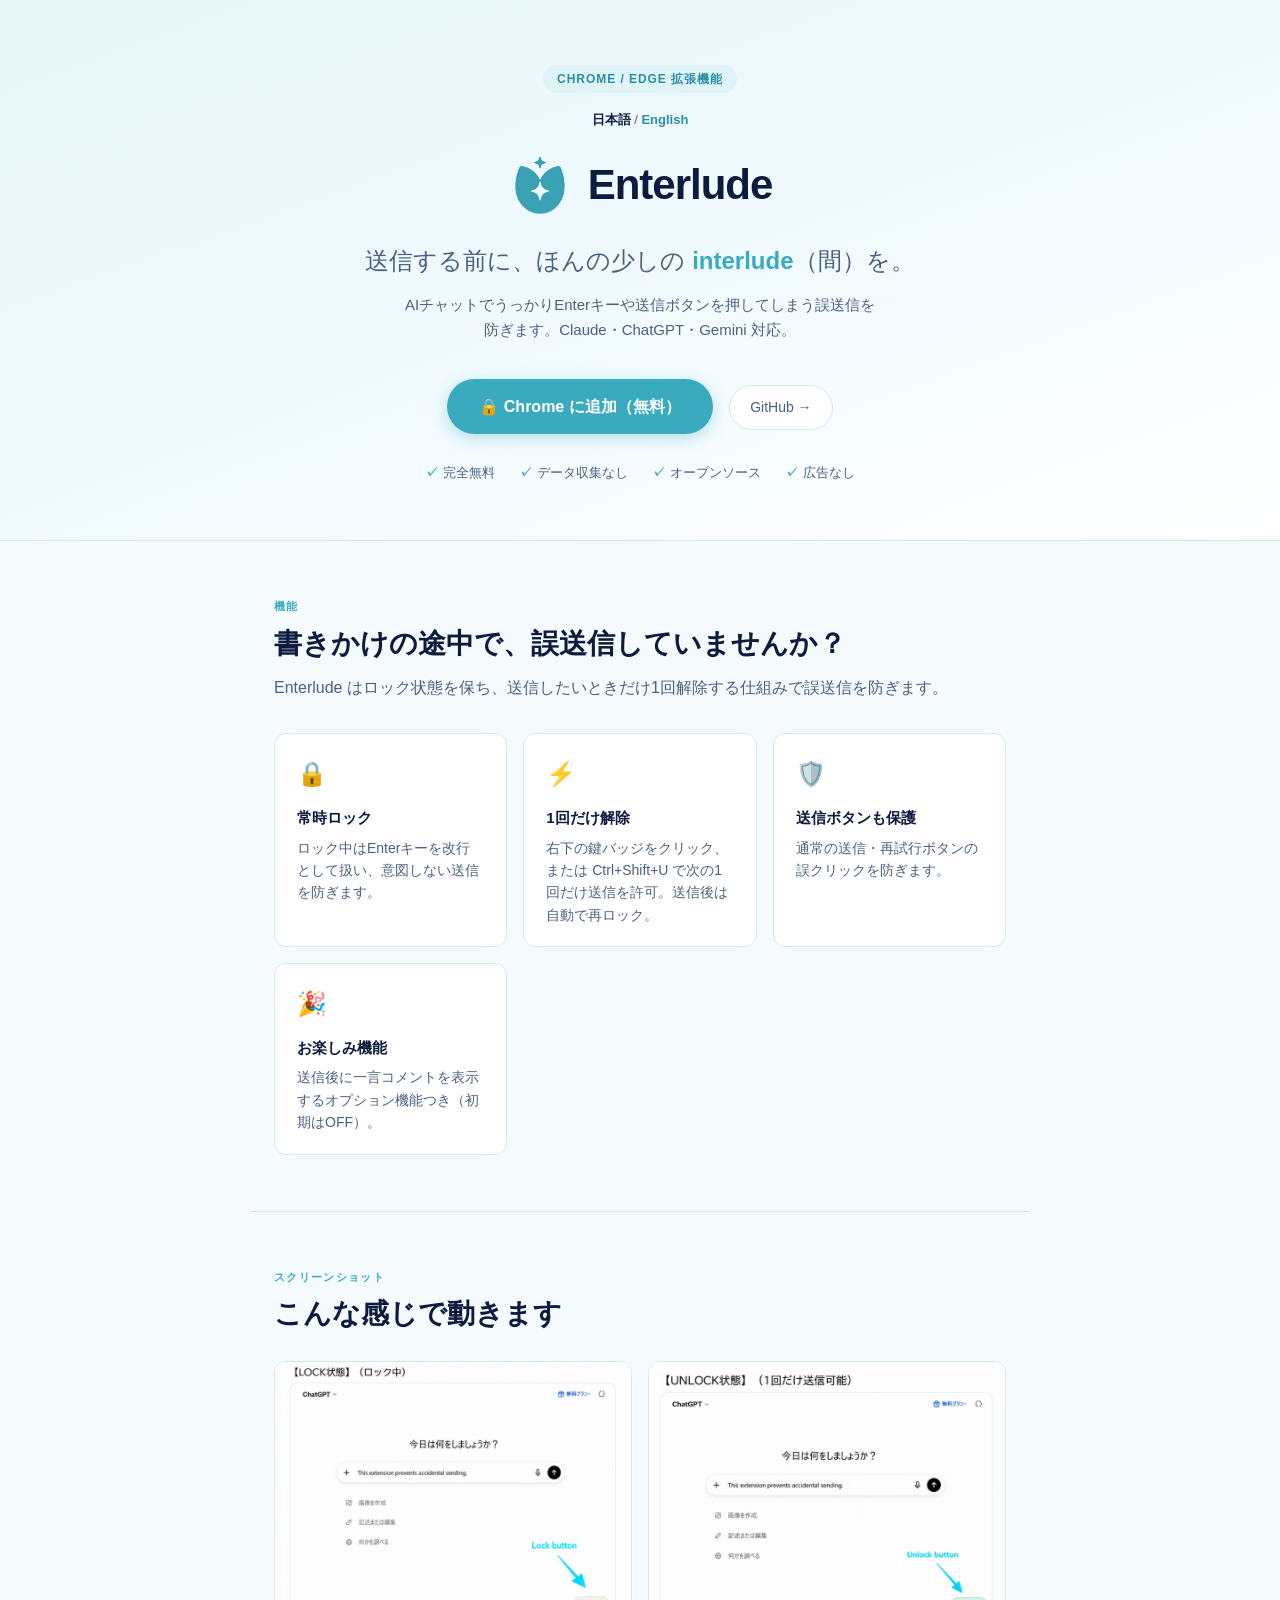
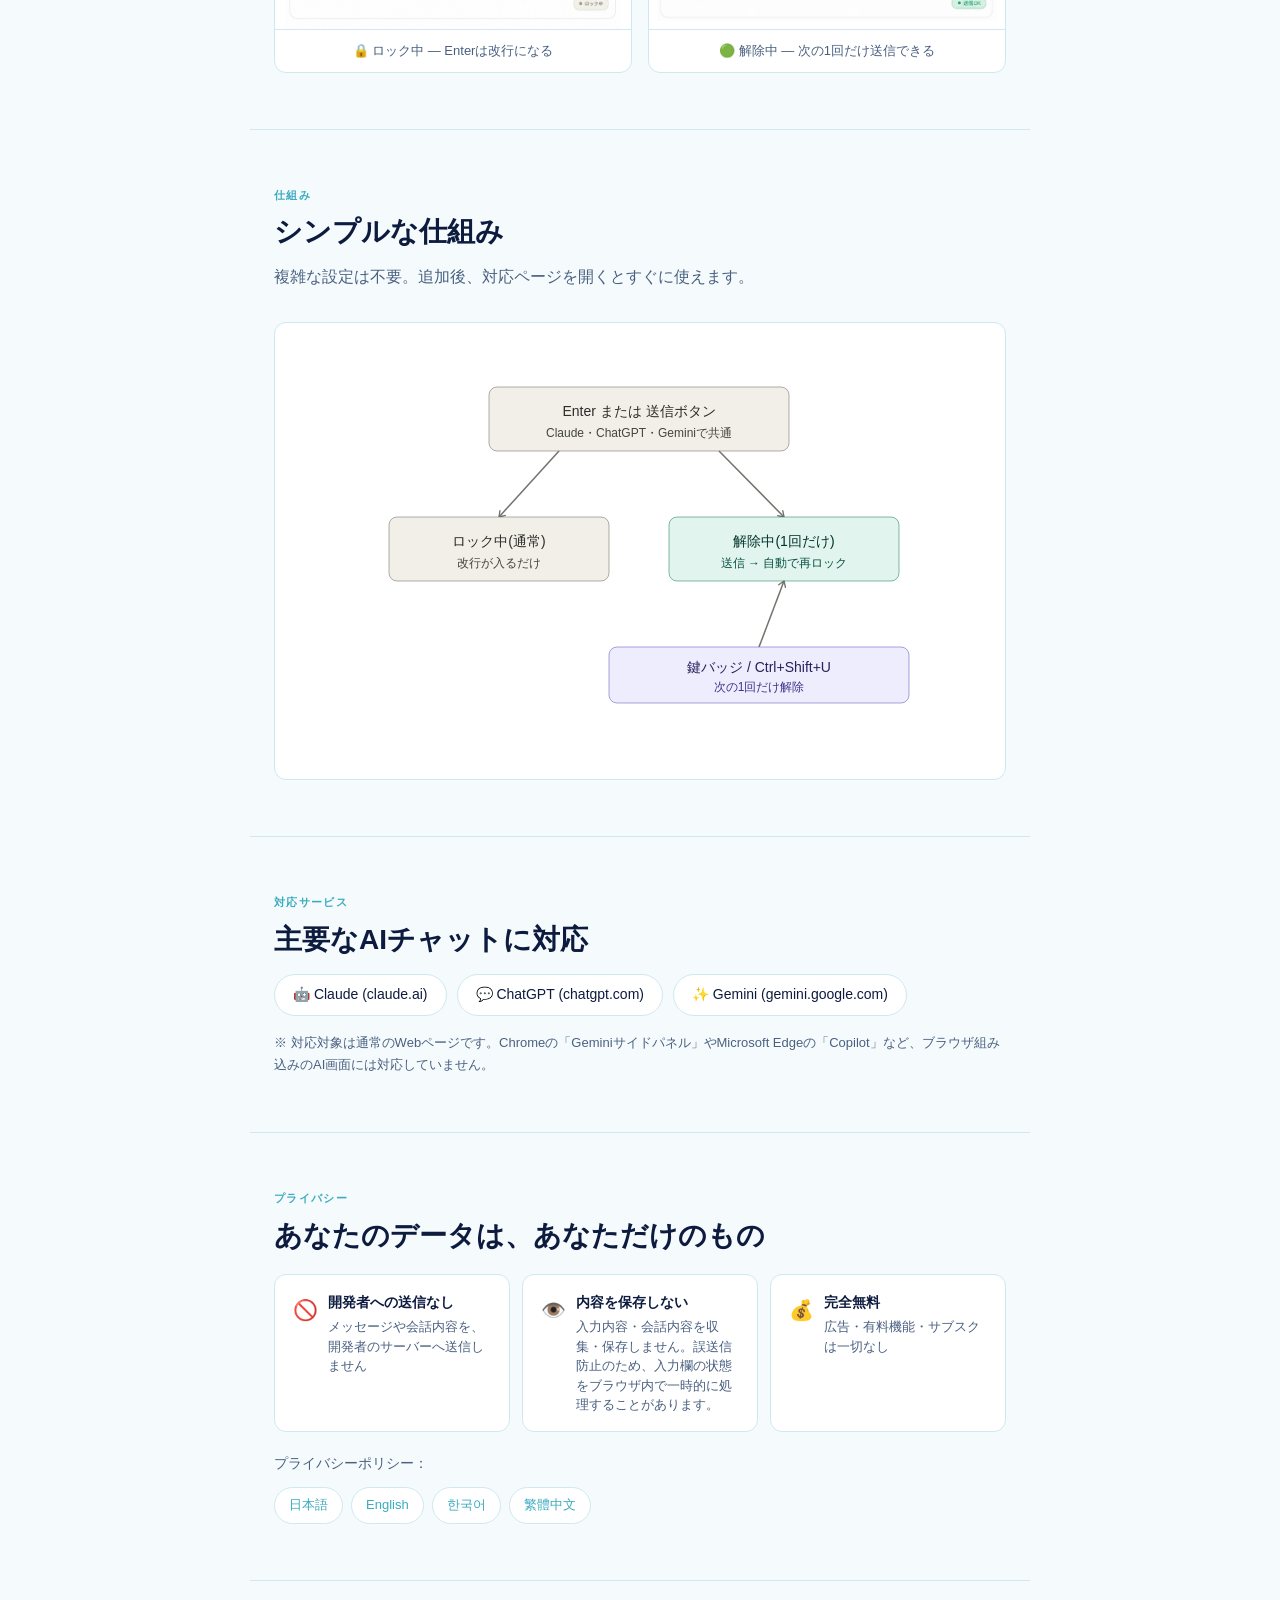
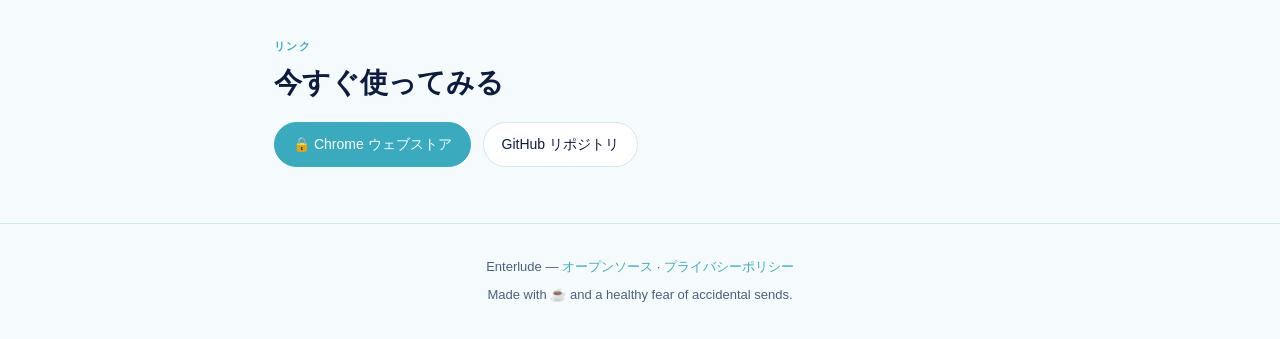
==== docs/index.html @ 9939bde4 "docs: add bilingual GitHub Pages homepage" ====
<!DOCTYPE html>
<html lang="ja">
<head>
<meta charset="UTF-8">
<meta name="viewport" content="width=device-width, initial-scale=1.0">
<title>Enterlude - AI誤送信防止</title>
<style>
  :root {
    --teal: #3AABBF;
    --teal-dark: #2a8fa3;
    --teal-light: #e0f4f8;
    --navy: #0D1B3E;
    --text: #1a2740;
    --text-muted: #4a6080;
    --bg: #f5fbfd;
    --white: #ffffff;
    --border: #d0e8ef;
    --radius: 12px;
  }
  * { box-sizing: border-box; margin: 0; padding: 0; }
  body {
    font-family: -apple-system, BlinkMacSystemFont, "Hiragino Sans", "Yu Gothic UI", sans-serif;
    background: var(--bg);
    color: var(--text);
    line-height: 1.7;
  }
  .hero {
    background: linear-gradient(160deg, #e8f6fa 0%, #f0fafe 50%, #ffffff 100%);
    padding: 64px 24px 56px;
    text-align: center;
    border-bottom: 1px solid var(--border);
  }
  .logo-wrap { display: flex; align-items: center; justify-content: center; gap: 16px; margin-bottom: 20px; }
  .logo-wrap img { width: 64px; height: 64px; }
  .logo-name { font-size: 42px; font-weight: 700; letter-spacing: -1px; color: var(--navy); }
  .hero-tag { display: inline-block; background: var(--teal-light); color: var(--teal-dark); font-size: 12px; font-weight: 600; letter-spacing: .08em; padding: 4px 14px; border-radius: 20px; margin-bottom: 16px; text-transform: uppercase; }
  .lang-switch { margin: 0 auto 18px; font-size: 13px; color: var(--text-muted); }
  .lang-switch a { color: var(--teal-dark); text-decoration: none; font-weight: 600; }
  .lang-switch a[aria-current="page"] { color: var(--navy); }
  .hero-catch { font-size: clamp(18px, 4vw, 24px); color: var(--text-muted); margin-bottom: 10px; }
  .hero-catch em { color: var(--teal); font-style: normal; font-weight: 600; }
  .hero-sub { font-size: 15px; color: var(--text-muted); max-width: 480px; margin: 0 auto 36px; }
  .btn-primary { display: inline-flex; align-items: center; gap: 8px; background: var(--teal); color: #fff; font-size: 16px; font-weight: 600; padding: 14px 32px; border-radius: 50px; text-decoration: none; box-shadow: 0 4px 16px rgba(58,171,191,0.35); }
  .btn-secondary { display: inline-flex; align-items: center; gap: 6px; color: var(--text-muted); font-size: 14px; text-decoration: none; padding: 10px 20px; border: 1px solid var(--border); border-radius: 50px; background: white; margin-left: 12px; }
  .hero-badges { margin-top: 28px; display: flex; justify-content: center; gap: 24px; flex-wrap: wrap; }
  .badge { font-size: 13px; color: var(--text-muted); display: flex; align-items: center; gap: 5px; }
  .badge::before { content: "✓"; color: var(--teal); font-weight: 700; }
  section { max-width: 780px; margin: 0 auto; padding: 56px 24px; }
  section + section { border-top: 1px solid var(--border); }
  .section-label { font-size: 11px; font-weight: 700; letter-spacing: .12em; color: var(--teal); text-transform: uppercase; margin-bottom: 10px; }
  h2 { font-size: clamp(22px, 4vw, 28px); font-weight: 700; color: var(--navy); margin-bottom: 12px; line-height: 1.3; }
  .lead { font-size: 16px; color: var(--text-muted); margin-bottom: 32px; }
  .feature-grid { display: grid; grid-template-columns: repeat(auto-fit, minmax(200px, 1fr)); gap: 16px; }
  .feature-card { background: white; border: 1px solid var(--border); border-radius: var(--radius); padding: 20px 22px; }
  .feature-icon { font-size: 24px; margin-bottom: 10px; }
  .feature-card h3 { font-size: 15px; font-weight: 600; color: var(--navy); margin-bottom: 6px; }
  .feature-card p { font-size: 14px; color: var(--text-muted); line-height: 1.6; }
  .ss-grid { display: grid; grid-template-columns: 1fr 1fr; gap: 16px; margin-top: 28px; }
  .ss-card { background: white; border: 1px solid var(--border); border-radius: var(--radius); overflow: hidden; }
  .ss-card img { width: 100%; display: block; }
  .ss-caption { padding: 10px 14px; font-size: 13px; color: var(--text-muted); text-align: center; border-top: 1px solid var(--border); }
  .how-wrap { background: white; border: 1px solid var(--border); border-radius: var(--radius); padding: 24px; overflow-x: auto; }
  .how-wrap svg { max-width: 100%; height: auto; }
  .service-chips { display: flex; gap: 10px; flex-wrap: wrap; margin-top: 16px; }
  .chip { background: white; border: 1px solid var(--border); border-radius: 50px; padding: 8px 18px; font-size: 14px; font-weight: 500; color: var(--navy); display: flex; align-items: center; gap: 6px; }
  .privacy-grid { display: grid; grid-template-columns: repeat(auto-fit, minmax(180px, 1fr)); gap: 12px; margin-top: 20px; }
  .privacy-item { background: white; border: 1px solid var(--border); border-radius: var(--radius); padding: 16px 18px; display: flex; align-items: flex-start; gap: 10px; }
  .privacy-icon { font-size: 20px; flex-shrink: 0; margin-top: 2px; }
  .privacy-item p { font-size: 13px; color: var(--text-muted); line-height: 1.5; }
  .privacy-item strong { display: block; font-size: 14px; color: var(--navy); margin-bottom: 2px; }
  .pp-grid { display: flex; gap: 8px; flex-wrap: wrap; margin-top: 12px; }
  .pp-link { font-size: 13px; color: var(--teal); text-decoration: none; padding: 6px 14px; border: 1px solid var(--border); border-radius: 20px; background: white; }
  .link-row { display: flex; gap: 12px; flex-wrap: wrap; margin-top: 20px; }
  .link-btn { display: inline-flex; align-items: center; gap: 6px; padding: 10px 18px; border-radius: 50px; font-size: 14px; text-decoration: none; font-weight: 500; border: 1px solid var(--border); background: white; color: var(--navy); }
  .link-btn.accent { background: var(--teal); color: white; border-color: var(--teal); }
  footer { text-align: center; padding: 32px 24px; font-size: 13px; color: var(--text-muted); border-top: 1px solid var(--border); }
  footer a { color: var(--teal); text-decoration: none; }
  @media (max-width: 560px) { .ss-grid { grid-template-columns: 1fr; } .btn-secondary { margin-left: 0; margin-top: 10px; } .logo-name { font-size: 32px; } }
</style>
</head>
<body>

<header class="hero">
  <div class="hero-tag">Chrome / Edge 拡張機能</div>
  <nav class="lang-switch" aria-label="言語を選択"><a href="./" aria-current="page">日本語</a> / <a href="./en/" lang="en">English</a></nav>
  <div class="logo-wrap">
    <img src="[data-uri]" alt="Enterlude ロゴ">
    <span class="logo-name">Enterlude</span>
  </div>
  <p class="hero-catch">送信する前に、ほんの少しの <em>interlude</em>（間）を。</p>
  <p class="hero-sub">AIチャットでうっかりEnterキーや送信ボタンを押してしまう誤送信を防ぎます。Claude・ChatGPT・Gemini 対応。</p>
  <div>
    <a class="btn-primary" href="https://chromewebstore.google.com/detail/enterlude-ai%E8%AA%A4%E9%80%81%E4%BF%A1%E9%98%B2%E6%AD%A2/efefkammkfpoccefhmeeifidffackpkm" target="_blank">🔒 Chrome に追加（無料）</a>
    <a class="btn-secondary" href="https://github.com/Maximiliana65/enterlude" target="_blank">GitHub →</a>
  </div>
  <div class="hero-badges">
    <span class="badge">完全無料</span>
    <span class="badge">データ収集なし</span>
    <span class="badge">オープンソース</span>
    <span class="badge">広告なし</span>
  </div>
</header>

<section>
  <div class="section-label">機能</div>
  <h2>書きかけの途中で、誤送信していませんか？</h2>
  <p class="lead">Enterlude はロック状態を保ち、送信したいときだけ1回解除する仕組みで誤送信を防ぎます。</p>
  <div class="feature-grid">
    <div class="feature-card"><div class="feature-icon">🔒</div><h3>常時ロック</h3><p>ロック中はEnterキーを改行として扱い、意図しない送信を防ぎます。</p></div>
    <div class="feature-card"><div class="feature-icon">⚡</div><h3>1回だけ解除</h3><p>右下の鍵バッジをクリック、または Ctrl+Shift+U で次の1回だけ送信を許可。送信後は自動で再ロック。</p></div>
    <div class="feature-card"><div class="feature-icon">🛡️</div><h3>送信ボタンも保護</h3><p>通常の送信・再試行ボタンの誤クリックを防ぎます。</p></div>
    <div class="feature-card"><div class="feature-icon">🎉</div><h3>お楽しみ機能</h3><p>送信後に一言コメントを表示するオプション機能つき（初期はOFF）。</p></div>
  </div>
</section>

<section>
  <div class="section-label">スクリーンショット</div>
  <h2>こんな感じで動きます</h2>
  <div class="ss-grid">
    <div class="ss-card"><img src="[data-uri]" alt="ロック中の状態"><div class="ss-caption">🔒 ロック中 — Enterは改行になる</div></div>
    <div class="ss-card"><img src="[data-uri]" alt="解除中の状態"><div class="ss-caption">🟢 解除中 — 次の1回だけ送信できる</div></div>
  </div>
</section>

<section>
  <div class="section-label">仕組み</div>
  <h2>シンプルな仕組み</h2>
<p class="lead">複雑な設定は不要。追加後、対応ページを開くとすぐに使えます。</p>
  <div class="how-wrap"><svg width="680" height="400" viewBox="0 0 680 400" xmlns="http://www.w3.org/2000/svg" role="img">
<title>Enterludeの使い方の流れ</title>
<desc>Enterキーや送信ボタンを押した時、ロック中なら改行になり、解除中なら送信されて自動的に再ロックされる流れを示す図。右下の鍵バッジまたはショートカットで解除できる。</desc>
<defs>
<marker id="arrow" viewBox="0 0 10 10" refX="8" refY="5" markerWidth="6" markerHeight="6" orient="auto-start-reverse"><path d="M2 1L8 5L2 9" fill="none" stroke="#73726c" stroke-width="1.5" stroke-linecap="round" stroke-linejoin="round"/></marker>
</defs>

<rect x="190" y="40" width="300" height="64" rx="8" fill="#F1EFE8" stroke="#5F5E5A" stroke-width="0.5"/>
<text x="340" y="64" text-anchor="middle" dominant-baseline="central" font-family="sans-serif" font-size="14" font-weight="500" fill="#2C2C2A">Enter または 送信ボタン</text>
<text x="340" y="86" text-anchor="middle" dominant-baseline="central" font-family="sans-serif" font-size="12" fill="#444441">Claude・ChatGPT・Geminiで共通</text>

<line x1="260" y1="104" x2="200" y2="170" stroke="#73726c" stroke-width="1.5" marker-end="url(#arrow)"/>
<line x1="420" y1="104" x2="485" y2="170" stroke="#73726c" stroke-width="1.5" marker-end="url(#arrow)"/>

<rect x="90" y="170" width="220" height="64" rx="8" fill="#F1EFE8" stroke="#5F5E5A" stroke-width="0.5"/>
<text x="200" y="194" text-anchor="middle" dominant-baseline="central" font-family="sans-serif" font-size="14" font-weight="500" fill="#2C2C2A">ロック中(通常)</text>
<text x="200" y="216" text-anchor="middle" dominant-baseline="central" font-family="sans-serif" font-size="12" fill="#444441">改行が入るだけ</text>

<rect x="370" y="170" width="230" height="64" rx="8" fill="#E1F5EE" stroke="#0F6E56" stroke-width="0.5"/>
<text x="485" y="194" text-anchor="middle" dominant-baseline="central" font-family="sans-serif" font-size="14" font-weight="500" fill="#04342C">解除中(1回だけ)</text>
<text x="485" y="216" text-anchor="middle" dominant-baseline="central" font-family="sans-serif" font-size="12" fill="#085041">送信 → 自動で再ロック</text>

<line x1="460" y1="300" x2="485" y2="234" stroke="#73726c" stroke-width="1.5" marker-end="url(#arrow)"/>

<rect x="310" y="300" width="300" height="56" rx="8" fill="#EEEDFE" stroke="#534AB7" stroke-width="0.5"/>
<text x="460" y="320" text-anchor="middle" dominant-baseline="central" font-family="sans-serif" font-size="14" font-weight="500" fill="#26215C">鍵バッジ / Ctrl+Shift+U</text>
<text x="460" y="340" text-anchor="middle" dominant-baseline="central" font-family="sans-serif" font-size="12" fill="#3C3489">次の1回だけ解除</text>
</svg></div>
</section>

<section>
  <div class="section-label">対応サービス</div>
  <h2>主要なAIチャットに対応</h2>
  <div class="service-chips">
    <div class="chip">🤖 Claude (claude.ai)</div>
    <div class="chip">💬 ChatGPT (chatgpt.com)</div>
    <div class="chip">✨ Gemini (gemini.google.com)</div>
  </div>
<p style="margin-top:16px; font-size:13px; color:var(--text-muted);">※ 対応対象は通常のWebページです。Chromeの「Geminiサイドパネル」やMicrosoft Edgeの「Copilot」など、ブラウザ組み込みのAI画面には対応していません。</p>
</section>

<section>
  <div class="section-label">プライバシー</div>
  <h2>あなたのデータは、あなただけのもの</h2>
  <div class="privacy-grid">
<div class="privacy-item"><div class="privacy-icon">🚫</div><div><strong>開発者への送信なし</strong><p>メッセージや会話内容を、開発者のサーバーへ送信しません</p></div></div>
<div class="privacy-item"><div class="privacy-icon">👁️</div><div><strong>内容を保存しない</strong><p>入力内容・会話内容を収集・保存しません。誤送信防止のため、入力欄の状態をブラウザ内で一時的に処理することがあります。</p></div></div>
    <div class="privacy-item"><div class="privacy-icon">💰</div><div><strong>完全無料</strong><p>広告・有料機能・サブスクは一切なし</p></div></div>
  </div>
  <p style="margin-top:20px; font-size:14px; color:var(--text-muted);">プライバシーポリシー：</p>
  <div class="pp-grid">
    <a class="pp-link" href="https://maximiliana65.github.io/enterlude/privacy.html">日本語</a>
    <a class="pp-link" href="https://maximiliana65.github.io/enterlude/privacy.en.html">English</a>
    <a class="pp-link" href="https://maximiliana65.github.io/enterlude/privacy.ko.html">한국어</a>
    <a class="pp-link" href="https://maximiliana65.github.io/enterlude/privacy.zh-TW.html">繁體中文</a>
  </div>
</section>

<section>
  <div class="section-label">リンク</div>
  <h2>今すぐ使ってみる</h2>
  <div class="link-row">
    <a class="link-btn accent" href="https://chromewebstore.google.com/detail/enterlude-ai%E8%AA%A4%E9%80%81%E4%BF%A1%E9%98%B2%E6%AD%A2/efefkammkfpoccefhmeeifidffackpkm" target="_blank">🔒 Chrome ウェブストア</a>
    <a class="link-btn" href="https://github.com/Maximiliana65/enterlude" target="_blank">GitHub リポジトリ</a>
  </div>
</section>

<footer>
  <p>Enterlude — <a href="https://github.com/Maximiliana65/enterlude" target="_blank">オープンソース</a> · <a href="https://maximiliana65.github.io/enterlude/privacy.html">プライバシーポリシー</a></p>
  <p style="margin-top:6px;">Made with ☕ and a healthy fear of accidental sends.</p>
</footer>

</body>
</html>
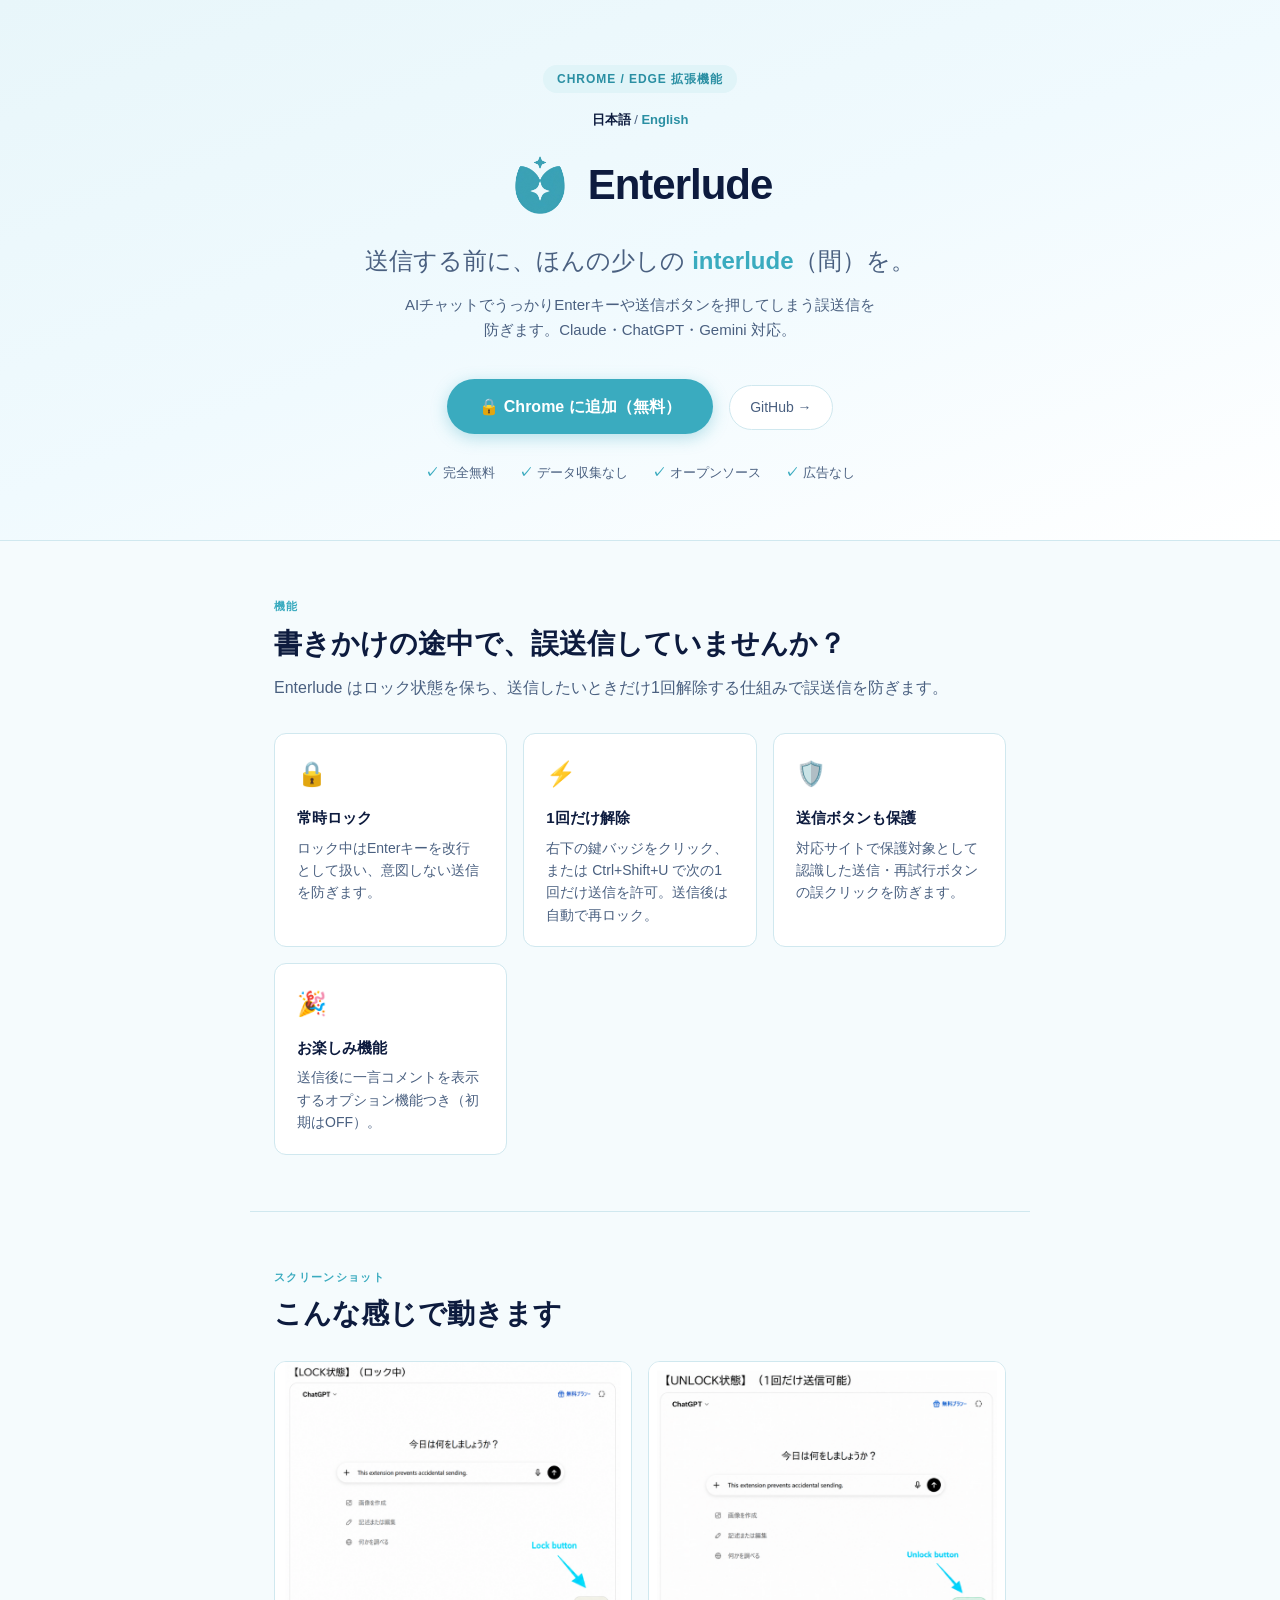
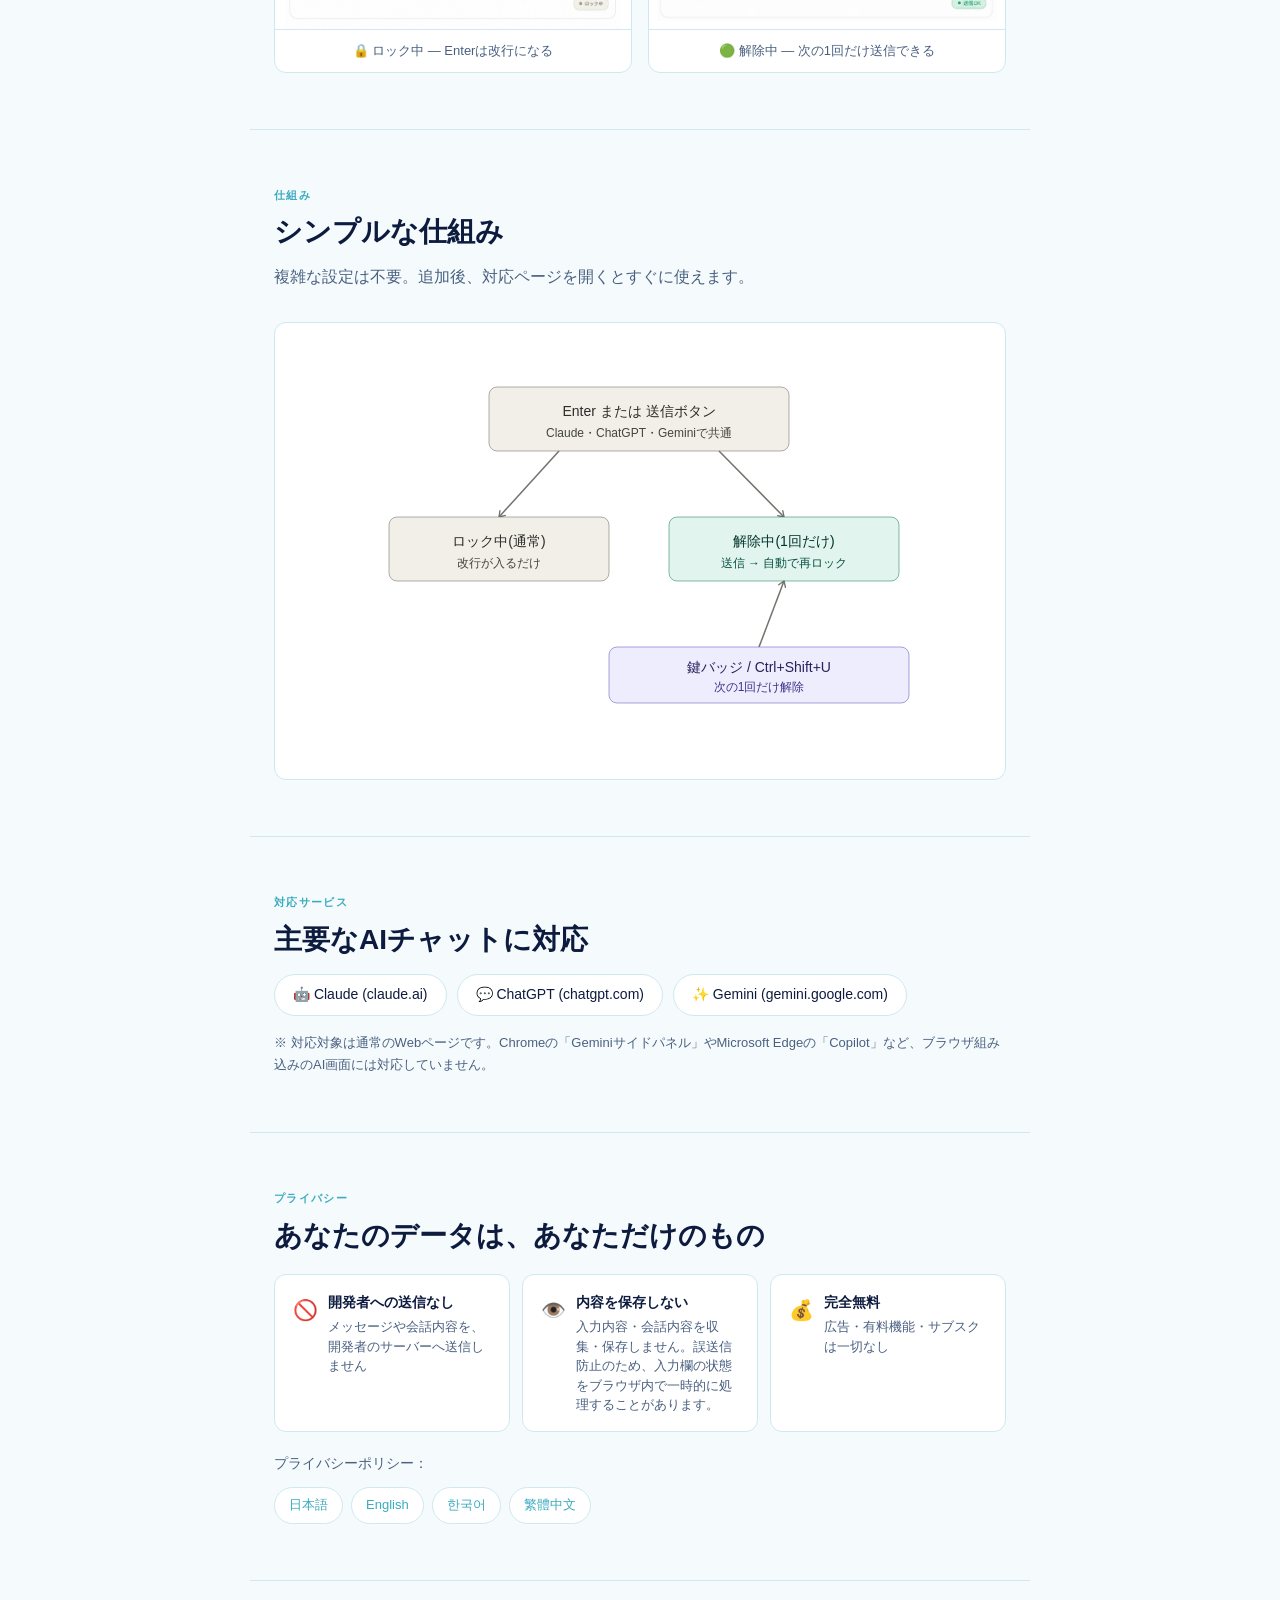
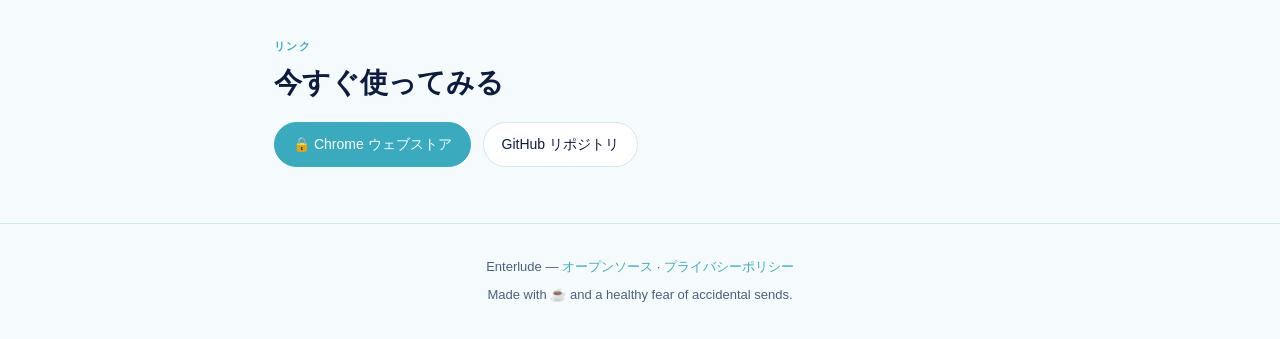
==== commit eaa6a26d: "docs: align current architecture guidance" ====
--- a/docs/index.html
+++ b/docs/index.html
@@ -3,6 +3,7 @@
 <head>
 <meta charset="UTF-8">
 <meta name="viewport" content="width=device-width, initial-scale=1.0">
+<link rel="icon" type="image/png" href="./images/favicon.png">
 <title>Enterlude - AI誤送信防止</title>
 <style>
   :root {
@@ -108,7 +109,7 @@
   <div class="feature-grid">
     <div class="feature-card"><div class="feature-icon">🔒</div><h3>常時ロック</h3><p>ロック中はEnterキーを改行として扱い、意図しない送信を防ぎます。</p></div>
     <div class="feature-card"><div class="feature-icon">⚡</div><h3>1回だけ解除</h3><p>右下の鍵バッジをクリック、または Ctrl+Shift+U で次の1回だけ送信を許可。送信後は自動で再ロック。</p></div>
-    <div class="feature-card"><div class="feature-icon">🛡️</div><h3>送信ボタンも保護</h3><p>通常の送信・再試行ボタンの誤クリックを防ぎます。</p></div>
+    <div class="feature-card"><div class="feature-icon">🛡️</div><h3>送信ボタンも保護</h3><p>対応サイトで保護対象として認識した送信・再試行ボタンの誤クリックを防ぎます。</p></div>
     <div class="feature-card"><div class="feature-icon">🎉</div><h3>お楽しみ機能</h3><p>送信後に一言コメントを表示するオプション機能つき（初期はOFF）。</p></div>
   </div>
 </section>
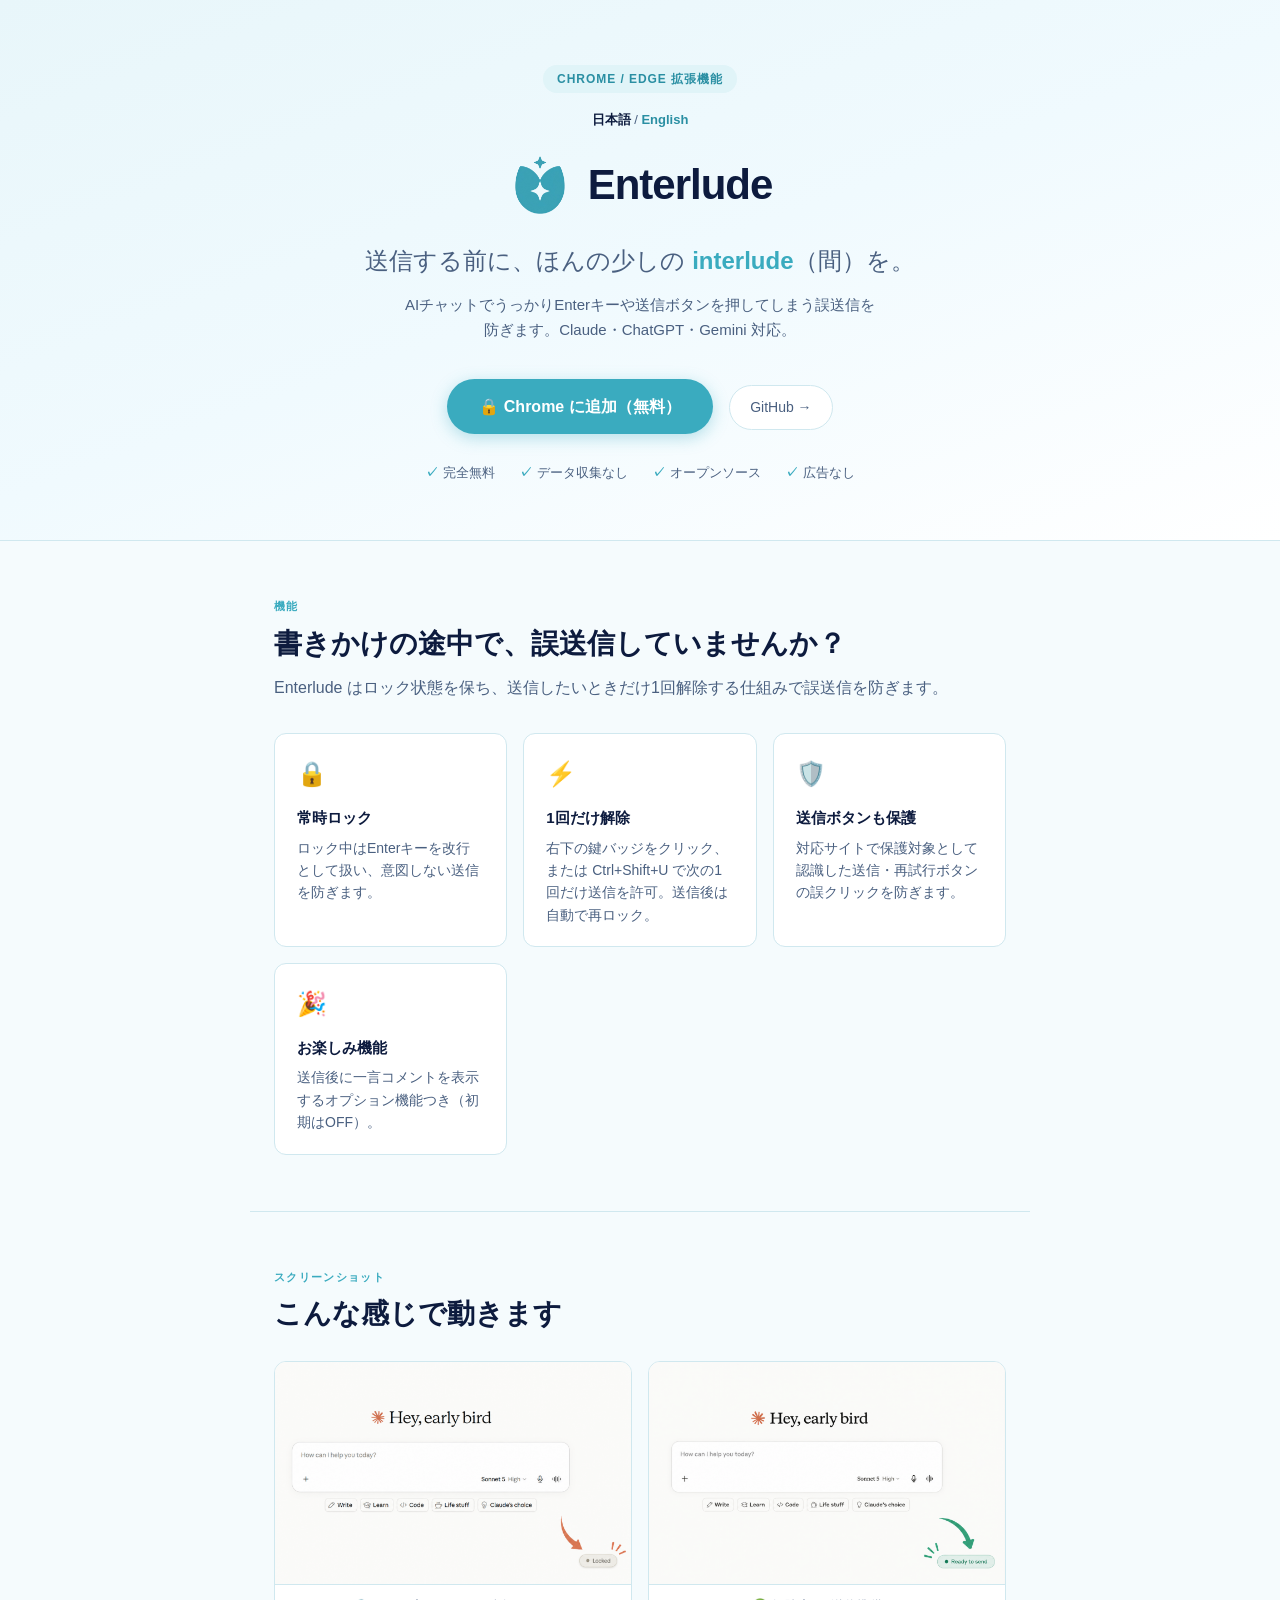
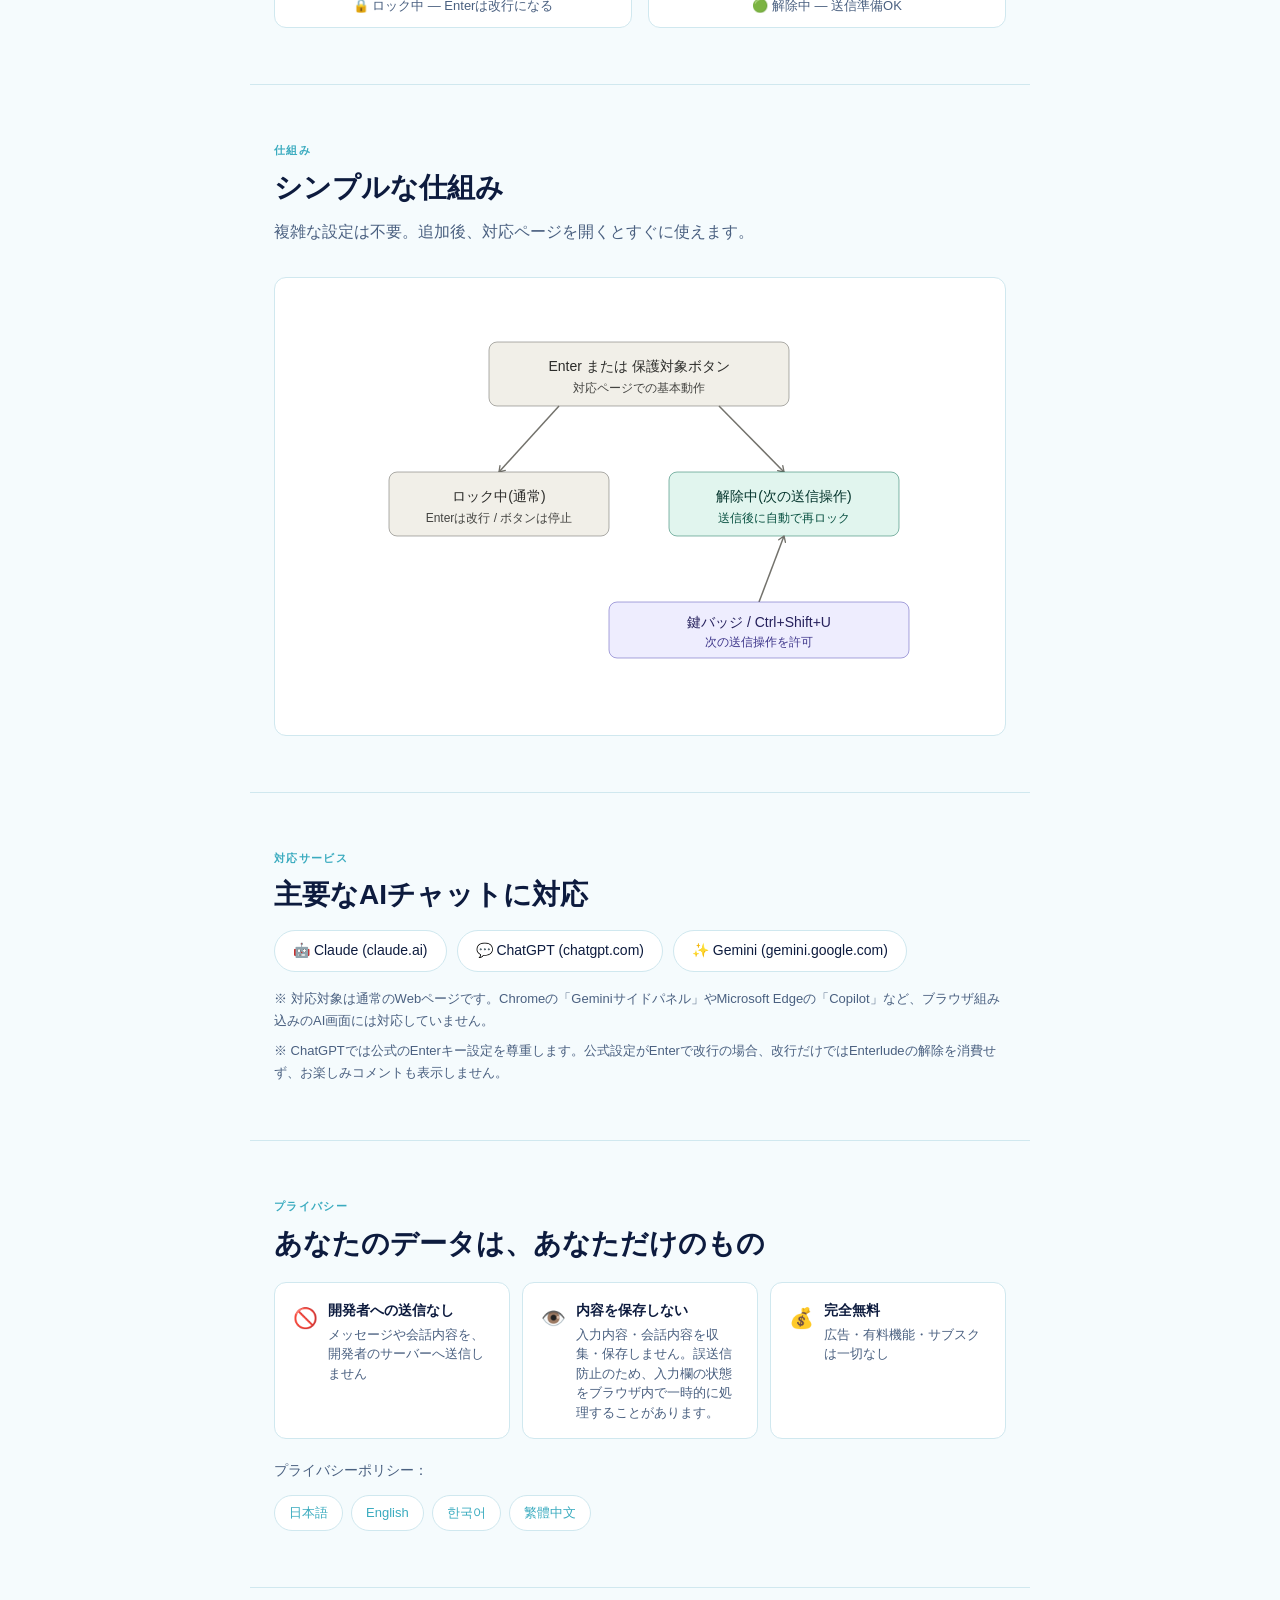
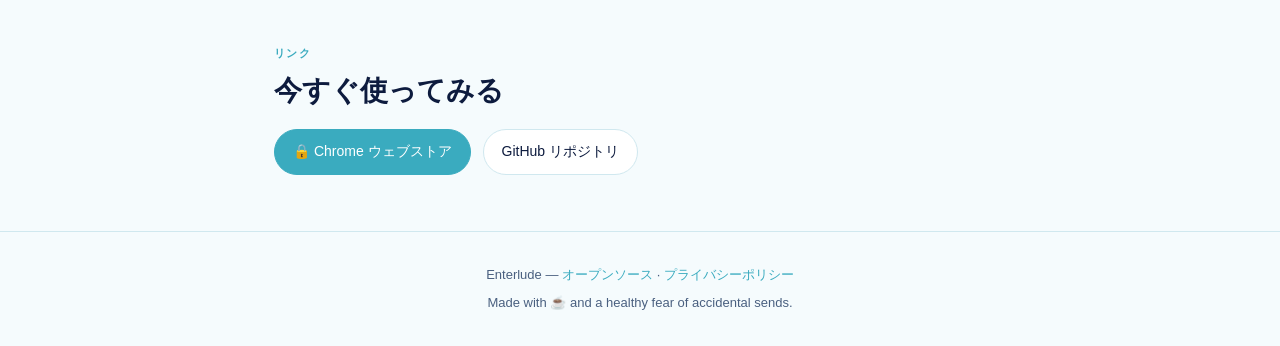
==== commit 355a834f: "docs: align ChatGPT compatibility copy and assets" ====
--- a/docs/index.html
+++ b/docs/index.html
@@ -118,8 +118,8 @@
   <div class="section-label">スクリーンショット</div>
   <h2>こんな感じで動きます</h2>
   <div class="ss-grid">
-    <div class="ss-card"><img src="[data-uri]